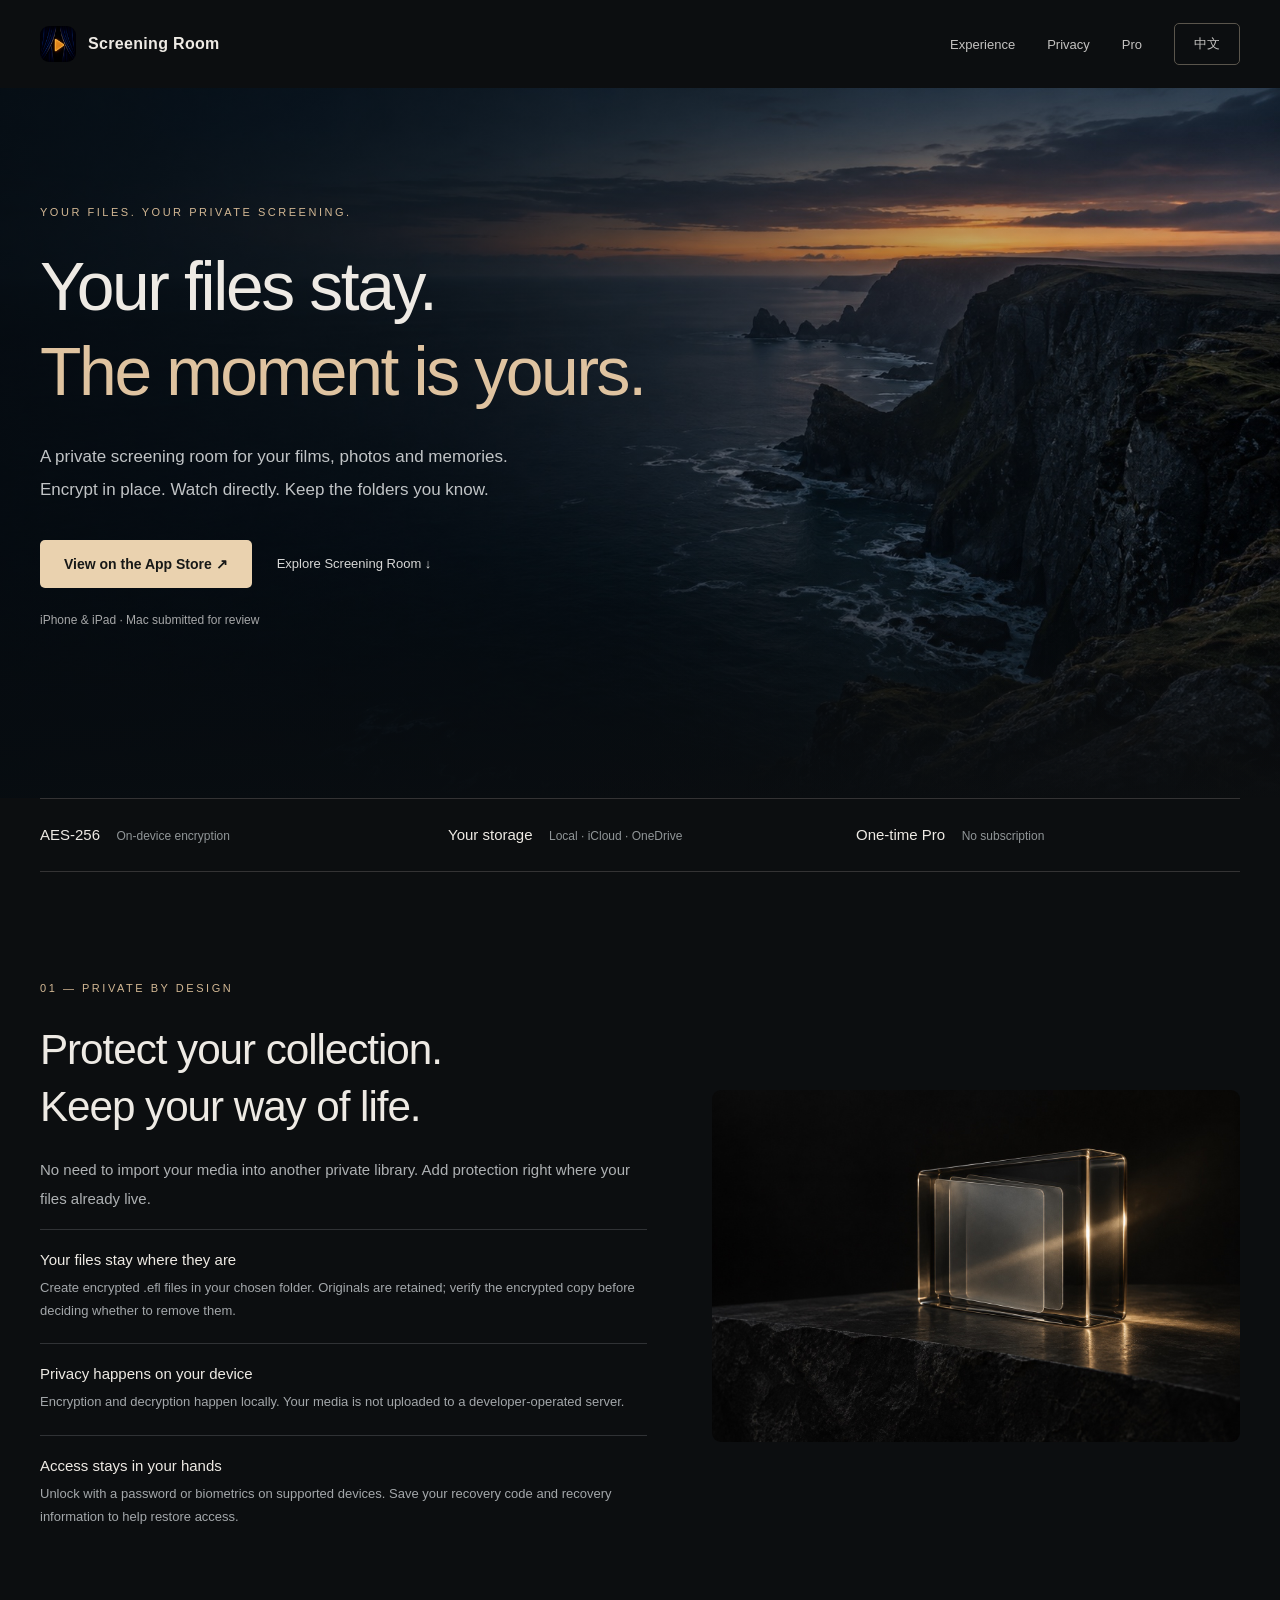
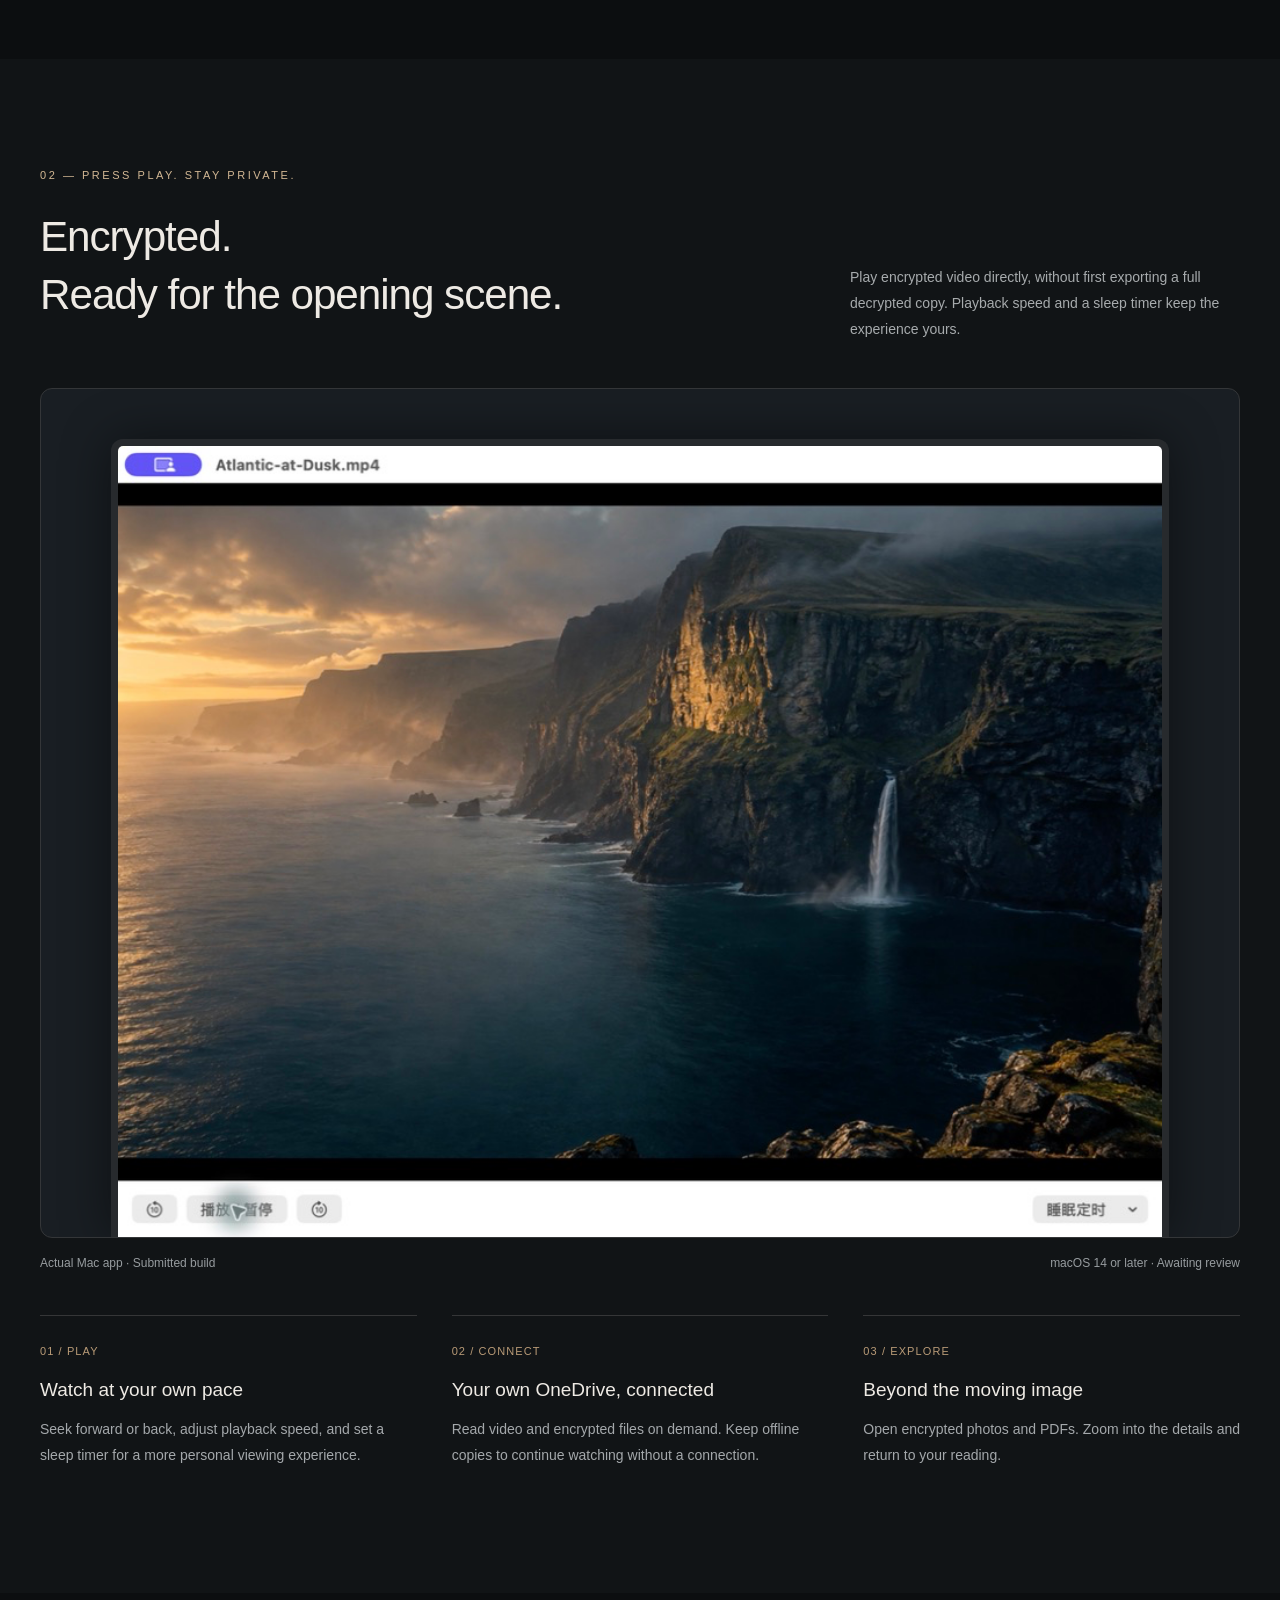
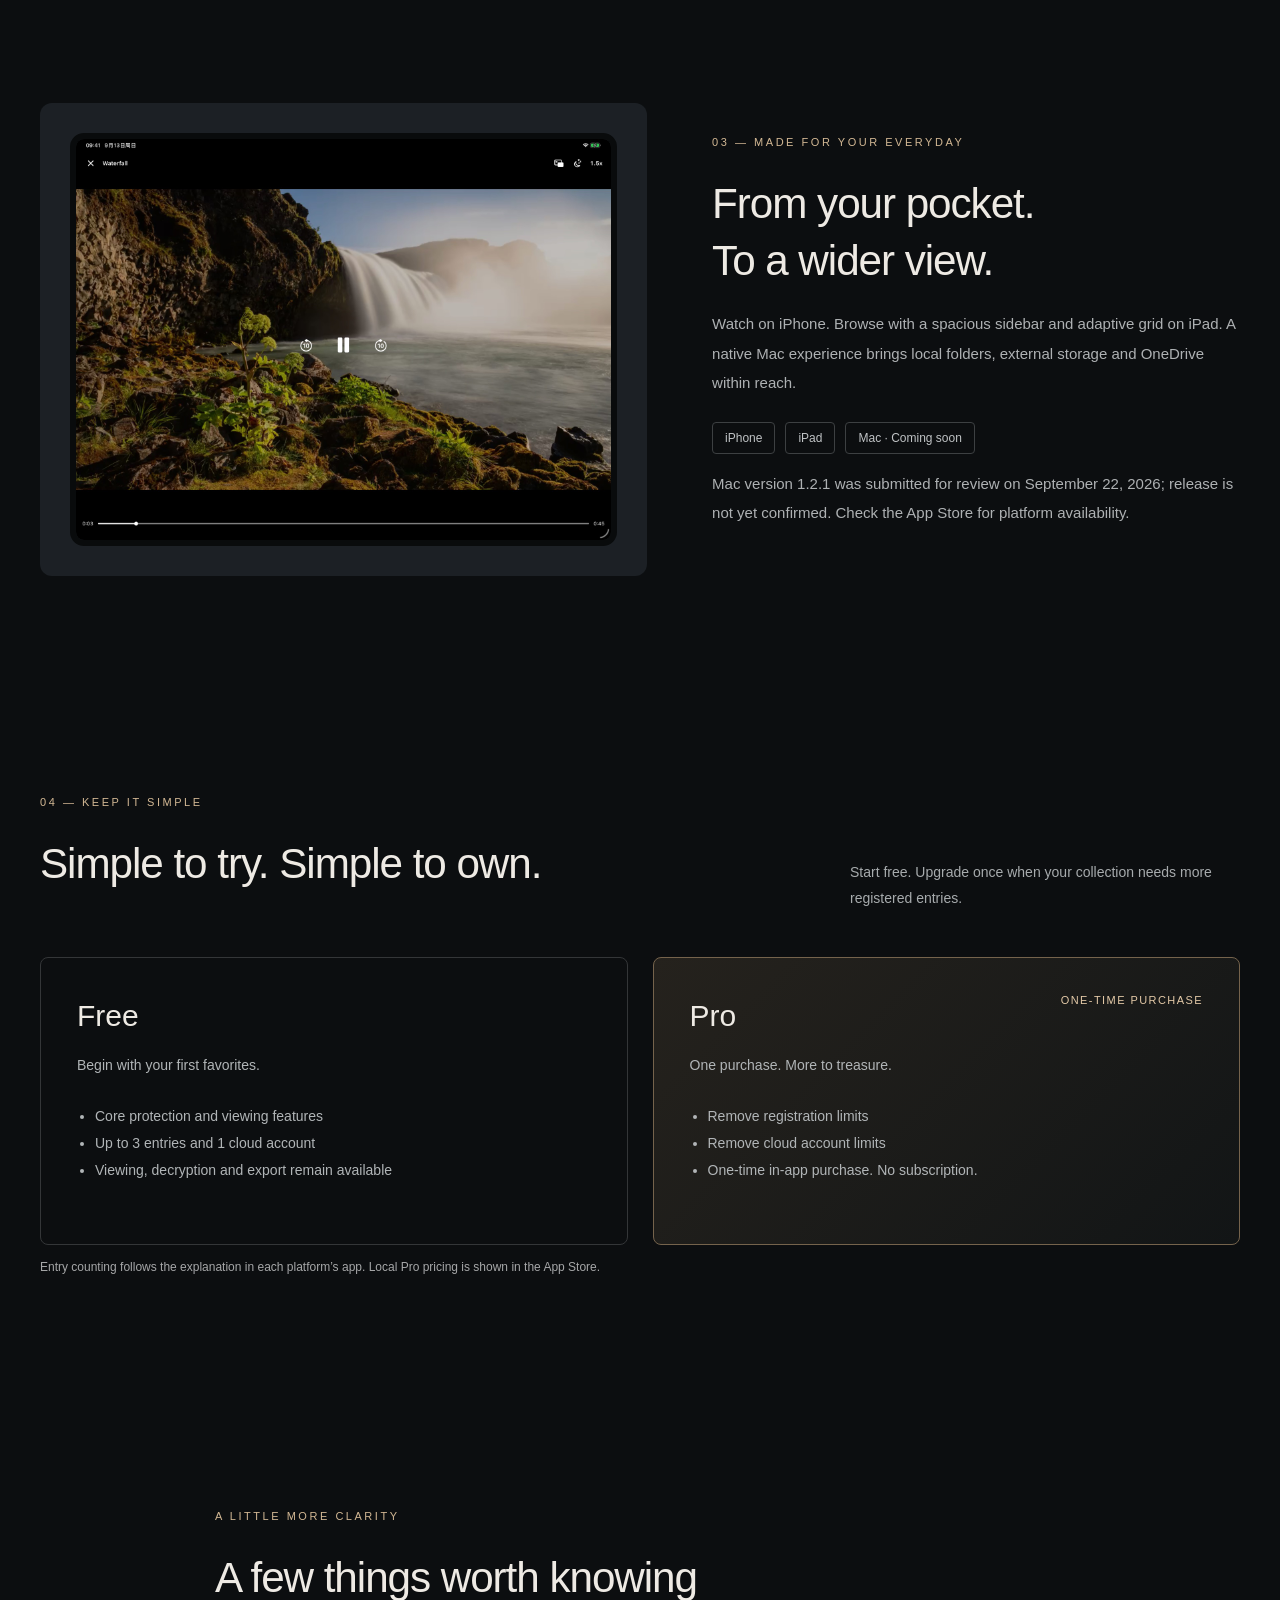
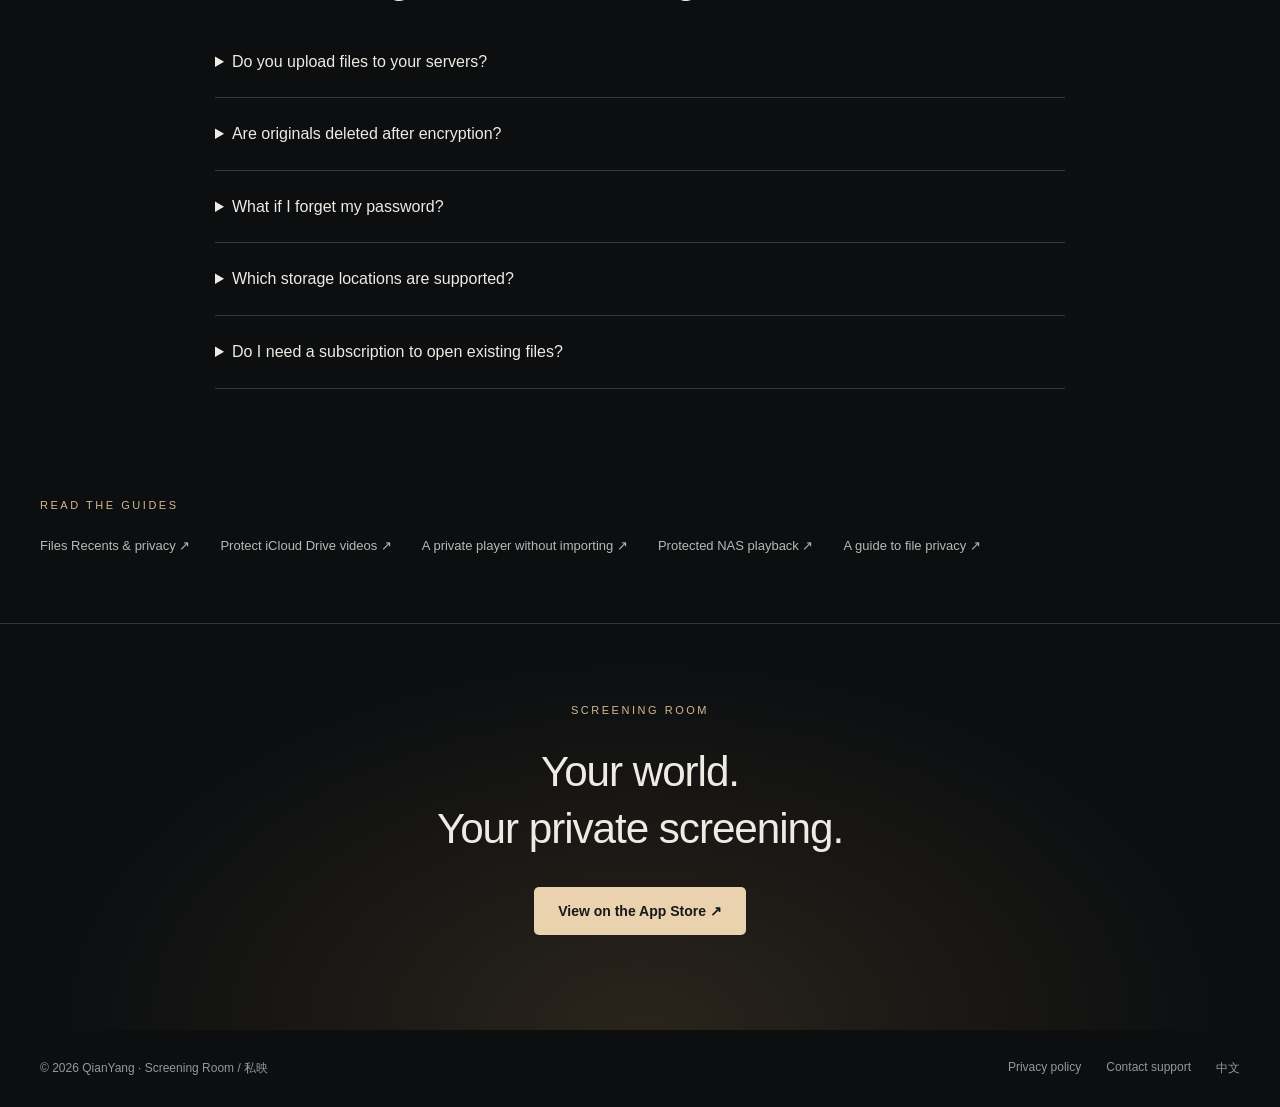
==== en.html @ 588f04c3 "Refresh bilingual product website with cinematic visuals and latest platform details" ====
<!doctype html>
<html lang="en">
<head>
<meta charset="utf-8">
<meta name="viewport" content="width=device-width,initial-scale=1">
<title>Screening Room · A private screening, just for you</title>
<meta name="description" content="Encrypt in place. Play encrypted media directly. Your files stay in your storage. Screening Room for iPhone, iPad and Mac.">
<meta name="theme-color" content="#0c0e10">
<meta property="og:title" content="Screening Room · A private screening, just for you">
<meta property="og:description" content="Encrypt in place. Play encrypted media directly. Your files stay in your storage. Screening Room for iPhone, iPad and Mac.">
<meta property="og:image" content="https://luckycamilleyq.github.io/screening-room-site/assets/coastal-cinema.jpg">
<link rel="canonical" href="https://luckycamilleyq.github.io/screening-room-site/en.html">
<link rel="alternate" hreflang="zh-CN" href="index.html">
<link rel="alternate" hreflang="en" href="en.html">
<link rel="icon" href="assets/icon-small.png">
<link rel="stylesheet" href="style.css">
<meta property="og:type" content="website">
<meta name="twitter:card" content="summary_large_image">
<link rel="apple-touch-icon" href="app-icon-180.png">
<script type="application/ld+json">{"@context": "https://schema.org", "@type": "SoftwareApplication", "name": "Screening Room / 私映", "applicationCategory": "MultimediaApplication", "operatingSystem": "iOS, iPadOS", "url": "https://luckycamilleyq.github.io/screening-room-site/", "downloadUrl": "https://apps.apple.com/app/id6792022324"}</script>
</head>
<body>
<a class="skip" href="#main">Skip to content</a>
<header>
<nav aria-label="Main navigation">
<a class="brand" href="en.html">
<img src="assets/icon-small.png" alt="" width="36" height="36">Screening Room</a>
<div class="navlinks">
<a class="desktop" href="#experience">Experience</a>
<a class="desktop" href="#privacy">Privacy</a>
<a class="desktop" href="#pro">Pro</a>
<a class="nav-cta" href="index.html" lang="zh-CN">中文</a>
</div>
</nav>
</header>
<main id="main">
<div class="hero">
<img class="hero-bg" src="assets/coastal-cinema.jpg" alt="" fetchpriority="high" width="1672" height="941">
<div class="wrap">
<div class="hero-content">
<span class="eyebrow">YOUR FILES. YOUR PRIVATE SCREENING.</span>
<h1>Your files stay.<br>
<em>The moment is yours.</em>
</h1>
<p class="lead">A private screening room for your films, photos and memories.<br>Encrypt in place. Watch directly. Keep the folders you know.</p>
<div class="actions">
<a class="button" href="https://apps.apple.com/app/id6792022324">View on the App Store ↗</a>
<a class="text-link" href="#experience">Explore Screening Room ↓</a>
</div>
<p class="note">iPhone & iPad · Mac submitted for review</p>
</div>
</div>
</div>
<div class="wrap principles">
<div>
<strong>AES-256</strong>
<span>On-device encryption</span>
</div>
<div>
<strong>Your storage</strong>
<span>Local · iCloud · OneDrive</span>
</div>
<div>
<strong>One-time Pro</strong>
<span>No subscription</span>
</div>
</div>
<section id="privacy" class="wrap two">
<div>
<span class="eyebrow">01 — PRIVATE BY DESIGN</span>
<h2>Protect your collection.<br>Keep your way of life.</h2>
<div class="copy">
<p>No need to import your media into another private library. Add protection right where your files already live.</p>
</div>
<div class="detail">
<strong>Your files stay where they are</strong>
<span>Create encrypted .efl files in your chosen folder. Originals are retained; verify the encrypted copy before deciding whether to remove them.</span>
</div>
<div class="detail">
<strong>Privacy happens on your device</strong>
<span>Encryption and decryption happen locally. Your media is not uploaded to a developer-operated server.</span>
</div>
<div class="detail">
<strong>Access stays in your hands</strong>
<span>Unlock with a password or biometrics on supported devices. Save your recovery code and recovery information to help restore access.</span>
</div>
</div>
<img class="art" src="assets/private-archive.jpg" alt="Original concept artwork of a smoked-glass archive in warm golden light" width="1536" height="1024" loading="lazy">
</section>
<section id="experience" class="soft">
<div class="wrap">
<div class="section-heading">
<div>
<span class="eyebrow">02 — PRESS PLAY. STAY PRIVATE.</span>
<h2>Encrypted.<br>Ready for the opening scene.</h2>
</div>
<p>Play encrypted video directly, without first exporting a full decrypted copy. Playback speed and a sleep timer keep the experience yours.</p>
</div>
<div class="screen-stage">
<img src="assets/mac-player.png" alt="Screening Room Mac video player interface" width="900" height="682" loading="lazy">
</div>
<div class="screen-label">
<span>Actual Mac app · Submitted build</span>
<span>macOS 14 or later · Awaiting review</span>
</div>
<div class="features">
<article>
<b>01 / PLAY</b>
<h3>Watch at your own pace</h3>
<p>Seek forward or back, adjust playback speed, and set a sleep timer for a more personal viewing experience.</p>
</article>
<article>
<b>02 / CONNECT</b>
<h3>Your own OneDrive, connected</h3>
<p>Read video and encrypted files on demand. Keep offline copies to continue watching without a connection.</p>
</article>
<article>
<b>03 / EXPLORE</b>
<h3>Beyond the moving image</h3>
<p>Open encrypted photos and PDFs. Zoom into the details and return to your reading.</p>
</article>
</div>
</div>
</section>
<section class="wrap two">
<div class="device-image">
<img src="assets/ipad-player.jpg" alt="Screening Room iPad video player interface" loading="lazy">
</div>
<div class="copy">
<span class="eyebrow">03 — MADE FOR YOUR EVERYDAY</span>
<h2>From your pocket.<br>To a wider view.</h2>
<p>Watch on iPhone. Browse with a spacious sidebar and adaptive grid on iPad. A native Mac experience brings local folders, external storage and OneDrive within reach.</p>
<div class="pills">
<span>iPhone</span>
<span>iPad</span>
<span>Mac · Coming soon</span>
</div>
<p class="note">Mac version 1.2.1 was submitted for review on September 22, 2026; release is not yet confirmed. Check the App Store for platform availability.</p>
</div>
</section>
<section id="pro" class="wrap">
<div class="section-heading">
<div>
<span class="eyebrow">04 — KEEP IT SIMPLE</span>
<h2>Simple to try. Simple to own.</h2>
</div>
<p>Start free. Upgrade once when your collection needs more registered entries.</p>
</div>
<div class="pricing">
<article class="plan ">
<h3>Free</h3>
<p>Begin with your first favorites.</p>
<ul>
<li>Core protection and viewing features</li>
<li>Up to 3 entries and 1 cloud account</li>
<li>Viewing, decryption and export remain available</li>
</ul>
</article>
<article class="plan pro">
<span class=tag>ONE-TIME PURCHASE</span>
<h3>Pro</h3>
<p>One purchase. More to treasure.</p>
<ul>
<li>Remove registration limits</li>
<li>Remove cloud account limits</li>
<li>One-time in-app purchase. No subscription.</li>
</ul>
</article>
</div>
<p class="note">Entry counting follows the explanation in each platform’s app. Local Pro pricing is shown in the App Store.</p>
</section>
<section class="wrap">
<div class="faq">
<span class="eyebrow">A LITTLE MORE CLARITY</span>
<h2>A few things worth knowing</h2>
<details>
<summary>Do you upload files to your servers?</summary>
<p>No. Screening Room does not store your files on developer-operated servers. OneDrive is optional; files move between your device and your own cloud storage.</p>
</details>
<details>
<summary>Are originals deleted after encryption?</summary>
<p>No. Encryption creates an .efl file and keeps the original. Check that the encrypted file opens correctly before deciding whether to remove the original.</p>
</details>
<details>
<summary>What if I forget my password?</summary>
<p>Keep your recovery code or recovery file somewhere safe. The app offers a recovery flow and optional iCloud backup for recovery information, which is distinct from your media files.</p>
</details>
<details>
<summary>Which storage locations are supported?</summary>
<p>On iPhone and iPad, use compatible locations in the Files app, including local storage, iCloud Drive and compatible third-party providers. Mac supports local, external and compatible mounted storage. Both offer optional OneDrive connections.</p>
</details>
<details>
<summary>Do I need a subscription to open existing files?</summary>
<p>No. Pro is a one-time purchase that removes quantity limits. Viewing, decryption and export of existing files are not withheld if you do not purchase Pro.</p>
</details>
</div>
</section>
<aside class="wrap guides">
<span class="eyebrow">READ THE GUIDES</span>
<div>
<a href="keep-private-videos-out-of-files-recents.html">Files Recents & privacy ↗</a>
<a href="protect-videos-stored-in-icloud-drive.html">Protect iCloud Drive videos ↗</a>
<a href="private-video-player-without-importing-files.html">A private player without importing ↗</a>
<a href="play-protected-nas-videos-on-iphone.html">Protected NAS playback ↗</a>
<a href="private-files-iphone-encryption-vaults-files-recents.html">A guide to file privacy ↗</a>
</div>
</aside>
<section class="closing">
<span class="eyebrow">SCREENING ROOM</span>
<h2>Your world.<br>Your private screening.</h2>
<a class="button" href="https://apps.apple.com/app/id6792022324">View on the App Store ↗</a>
</section>
</main>
<footer class="wrap">
<span>© 2026 QianYang · Screening Room / 私映</span>
<div>
<a href="privacy-en.html">Privacy policy</a>
<a href="support-en.html">Contact support</a>
<a href="index.html">中文</a>
</div>
</footer>
</body>
</html>
---- style.css ----
*{box-sizing:border-box}html{scroll-behavior:smooth;scroll-padding-top:95px}body{margin:0;background:#0c0e10;color:#eeeae4;font-family:-apple-system,BlinkMacSystemFont,"Segoe UI",sans-serif;-webkit-font-smoothing:antialiased}a{color:inherit;text-decoration:none}button{font:inherit}a:focus-visible,summary:focus-visible{outline:2px solid #eac99e;outline-offset:6px}nav{height:88px;display:flex;align-items:center;justify-content:space-between;max-width:1280px;margin:auto;padding:0 40px}.brand{display:flex;align-items:center;gap:12px;font-weight:650;letter-spacing:.02em}.brand img{width:36px;height:36px;border-radius:9px}.navlinks{display:flex;gap:32px;align-items:center;font-size:13px;color:#c4c2c0}.nav-cta{border:1px solid #5a554c;border-radius:5px;padding:11px 19px}.hero{min-height:710px;position:relative;display:flex;align-items:center;overflow:hidden}.hero-bg{position:absolute;inset:0;width:100%;height:100%;object-fit:cover;z-index:-2}.hero:after{content:"";position:absolute;inset:0;background:linear-gradient(90deg,rgba(6,12,17,.8),rgba(6,12,17,.08)),linear-gradient(0deg,#0c0e10,transparent 35%);z-index:-1}.wrap{width:min(1200px,calc(100% - 80px));margin:auto}.hero-content{padding:72px 0 110px;max-width:670px}.eyebrow{font-size:11px;letter-spacing:.23em;color:#d3b894;text-transform:uppercase;display:block;margin-bottom:27px}h1{font-size:clamp(48px,5.3vw,76px);font-weight:500;line-height:1.25;letter-spacing:-.035em;margin:0 0 27px}h1 em{font-style:normal;color:#dfc3a0}.lead{font-size:17px;color:#c1c4c6;line-height:1.9;max-width:490px}.actions{display:flex;align-items:center;gap:25px;margin-top:34px;flex-wrap:wrap}.button{display:inline-flex;background:#ead2af;color:#171817;padding:16px 24px;border-radius:5px;font-size:14px;font-weight:650;transition:background .2s}.button:hover{background:#f4e2c8}.text-link{font-size:13px;color:#d7d7d6}.note{font-size:12px;color:#a6a7a8;line-height:1.7}.hero .note{margin-top:22px}.principles{display:grid;grid-template-columns:repeat(3,1fr);border-top:1px solid #343334;border-bottom:1px solid #343334;padding:27px 0;gap:24px}.principles span{color:#909597;font-size:12px;margin-left:12px}.principles strong{font-weight:500;font-size:15px}section{padding:110px 0}h2{font-size:clamp(31px,3.3vw,46px);line-height:1.35;font-weight:500;letter-spacing:-.025em;margin:0 0 20px}h3{font-size:22px;line-height:1.45;font-weight:500;margin:0 0 14px}.section-heading{display:flex;align-items:end;justify-content:space-between;gap:60px;margin-bottom:45px}.section-heading p{max-width:390px;margin:0;color:#a7abad;line-height:1.85;font-size:14px}.two{display:grid;grid-template-columns:1.15fr 1fr;gap:65px;align-items:center}.art{width:100%;display:block;border-radius:9px}.copy p{font-size:15px;line-height:1.95;color:#aeb1b3}.detail{border-top:1px solid #303235;padding:21px 0}.detail strong{display:block;font-size:15px;margin-bottom:8px;font-weight:500}.detail span{font-size:13px;line-height:1.8;color:#a3a7aa}.screen-stage{padding:50px 70px 0;border:1px solid #343638;border-radius:12px;background:radial-gradient(ellipse at 50% 100%,#574331 0, #191e23 60%);overflow:hidden}.screen-stage img{display:block;width:100%;border:7px solid #272a2d;border-bottom:0;border-radius:12px 12px 0 0;box-shadow:0 0 50px #0007}.screen-label{display:flex;justify-content:space-between;gap:20px;margin-top:18px;color:#979c9f;font-size:12px}.features{display:grid;grid-template-columns:repeat(3,1fr);gap:35px;margin-top:45px}.features article{border-top:1px solid #353637;padding-top:25px}.features b{font-size:11px;letter-spacing:.1em;color:#b99b77;font-weight:400}.features h3{font-size:19px;margin-top:17px}.features p{font-size:14px;color:#a4a8ab;line-height:1.85}.soft{background:#111416}.device-image{padding:30px;background:#1c2025;border-radius:12px}.device-image img{width:100%;display:block;border:6px solid #090b0c;border-radius:14px}.pills{display:flex;gap:10px;flex-wrap:wrap;margin-top:25px}.pills span{padding:8px 12px;border:1px solid #3d4042;border-radius:4px;font-size:12px;color:#c0c3c5}.pricing{display:grid;grid-template-columns:1fr 1fr;gap:25px}.plan{border:1px solid #343638;padding:36px;border-radius:8px}.plan.pro{border-color:#75634c;background:linear-gradient(135deg,#25221d,#121516)}.plan h3{font-size:30px}.plan p,.plan li{font-size:14px;line-height:1.9;color:#b1b5b7}.plan ul{padding-left:18px;margin:25px 0}.plan .tag{float:right;color:#e3c9a7;font-size:11px;letter-spacing:.13em}.faq{max-width:850px;margin:auto}details{border-bottom:1px solid #36383a;padding:23px 0}summary{cursor:pointer;font-size:16px;line-height:1.6}details p{color:#aeb2b5;font-size:14px;line-height:1.9}.closing{text-align:center;padding:80px 25px 95px;border-top:1px solid #353535;background:radial-gradient(ellipse at bottom,#2a241b,transparent 65%)}.closing h2{margin-bottom:30px}footer{padding:30px 0;display:flex;justify-content:space-between;gap:25px;font-size:12px;color:#93989b}footer div{display:flex;gap:25px}.skip{position:absolute;top:-100px}.skip:focus{top:5px;background:black;padding:12px;z-index:10}@media(max-width:760px){nav{height:75px;padding:0 22px}.navlinks{gap:18px}.navlinks .desktop{display:none}.brand{font-size:13px}.wrap{width:calc(100% - 44px)}.hero{min-height:640px}.hero-content{padding:65px 0 80px}h1{font-size:47px}.lead{font-size:15px}.principles{gap:20px}.principles strong{font-size:13px}.principles span{display:block;margin:8px 0 0;font-size:10px}section{padding:72px 0}.section-heading{display:block}.section-heading p{margin-top:20px}.two{grid-template-columns:1fr;gap:35px}.screen-stage{padding:23px 20px 0}.features{grid-template-columns:1fr;gap:18px}.features article{padding-top:20px}.pricing{grid-template-columns:1fr}.plan{padding:28px}.screen-label{font-size:10px}.device-image{padding:18px}footer{flex-direction:column}footer div{flex-wrap:wrap;gap:20px}.nav-cta{padding:9px 12px}}@media(prefers-reduced-motion:reduce){html{scroll-behavior:auto}*{transition:none!important}}.hero{isolation:isolate}.art,.screen-stage img,.device-image img{height:auto}

.guides{padding-bottom:70px}.guides div{display:flex;flex-wrap:wrap;gap:18px 30px}.guides a{font-size:13px;color:#b8b9b7}.guides a:hover{text-decoration:underline}
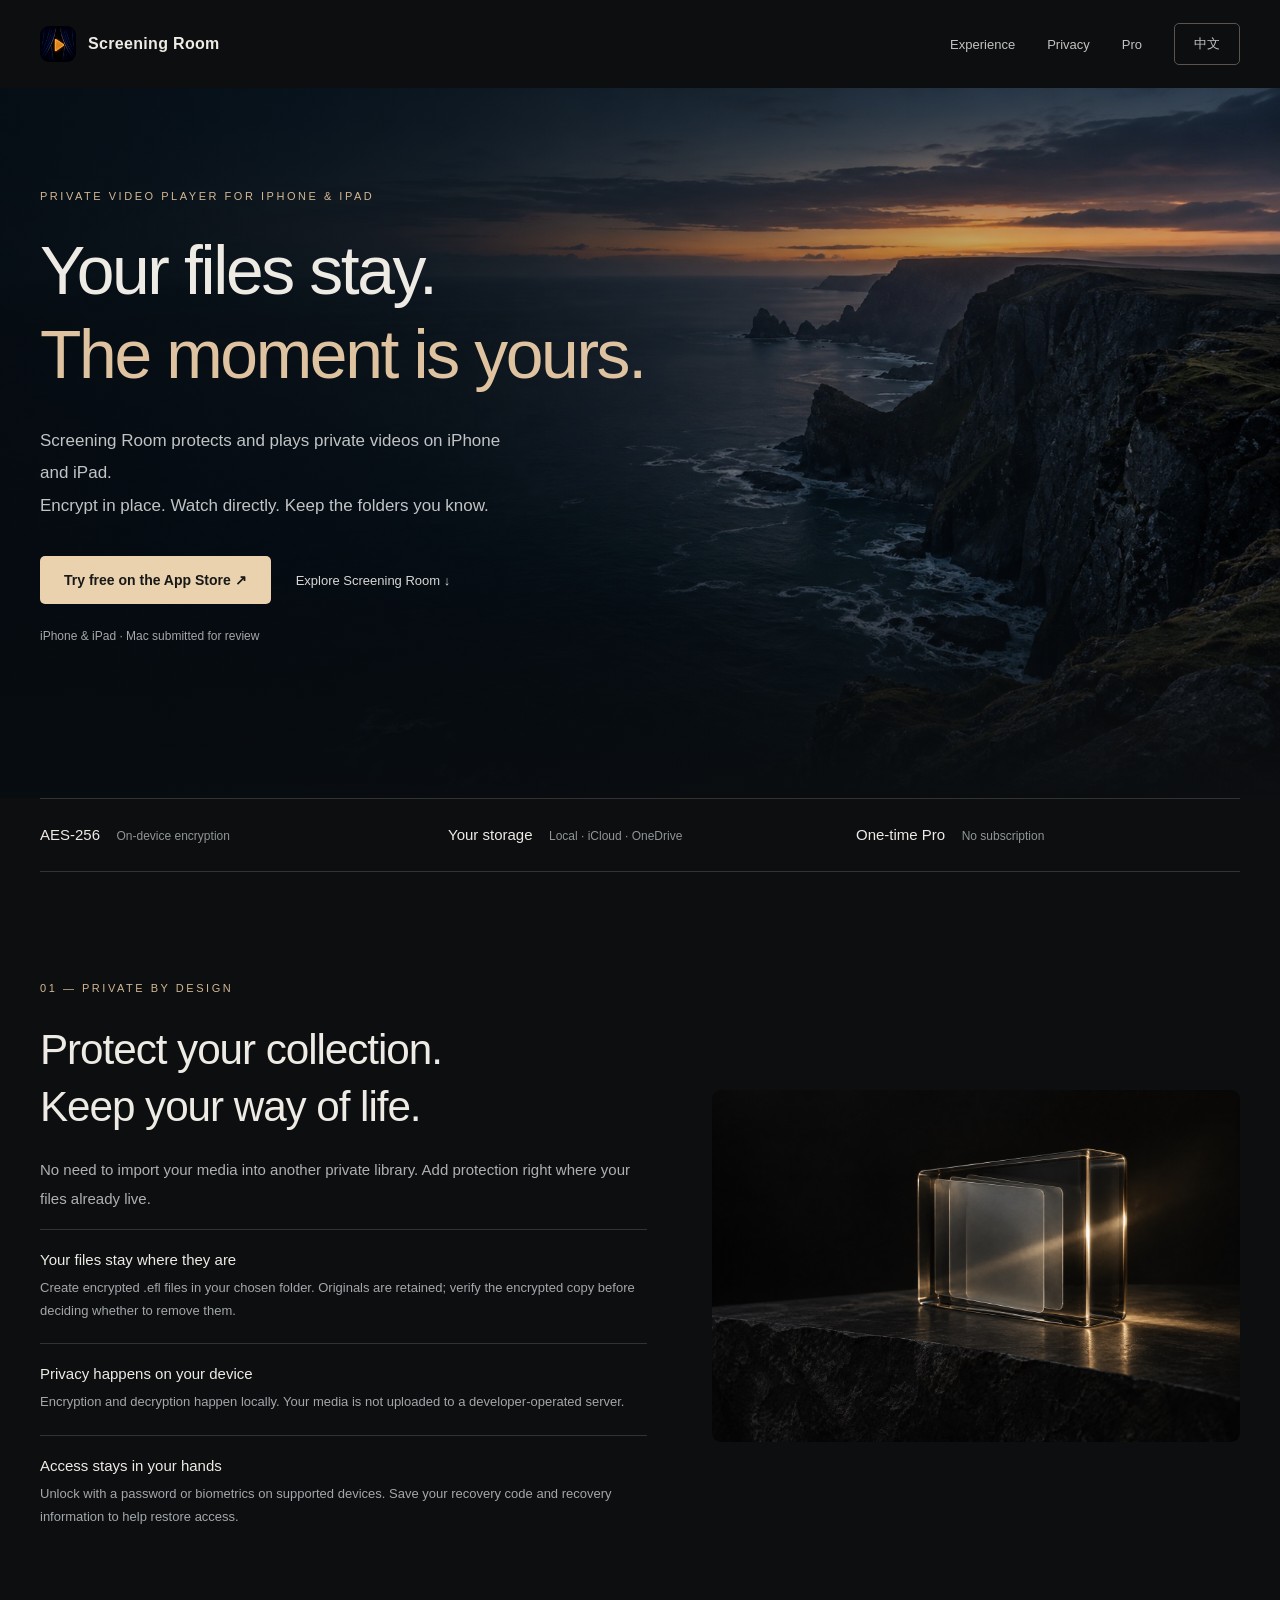
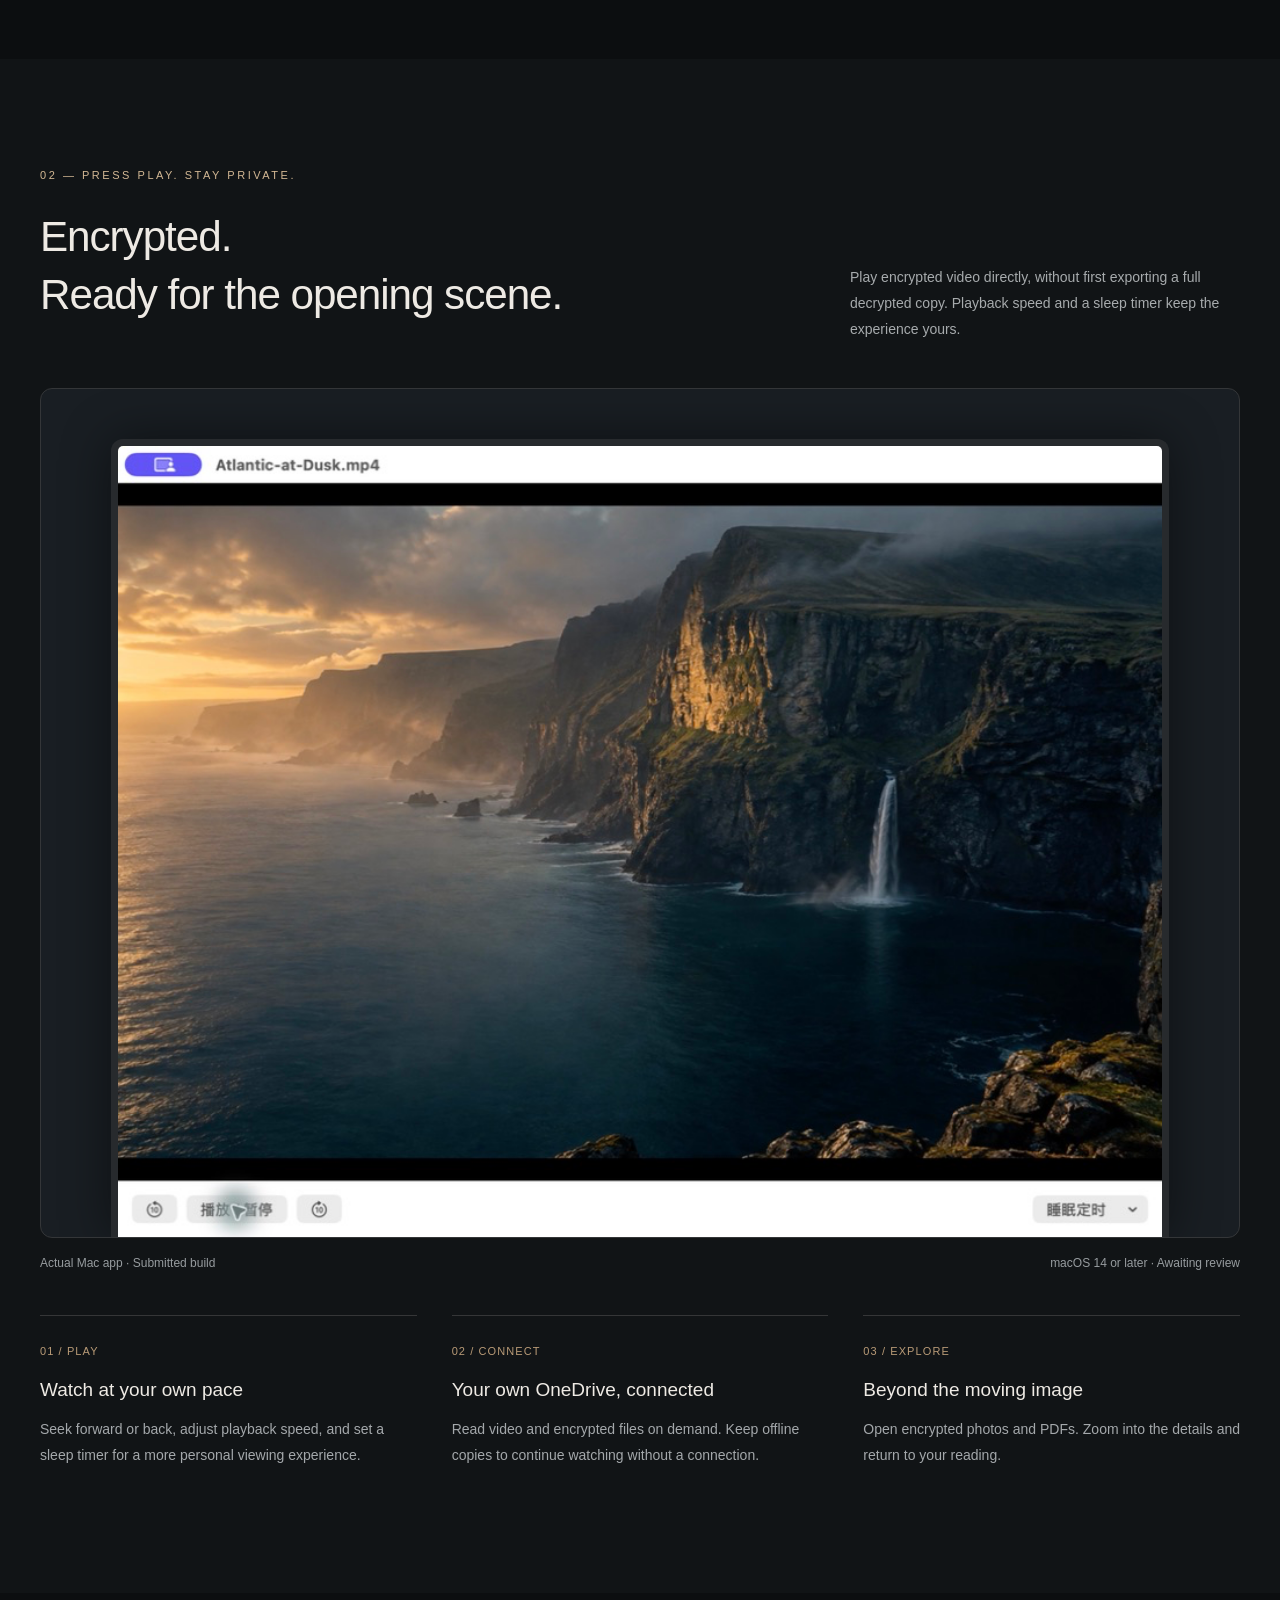
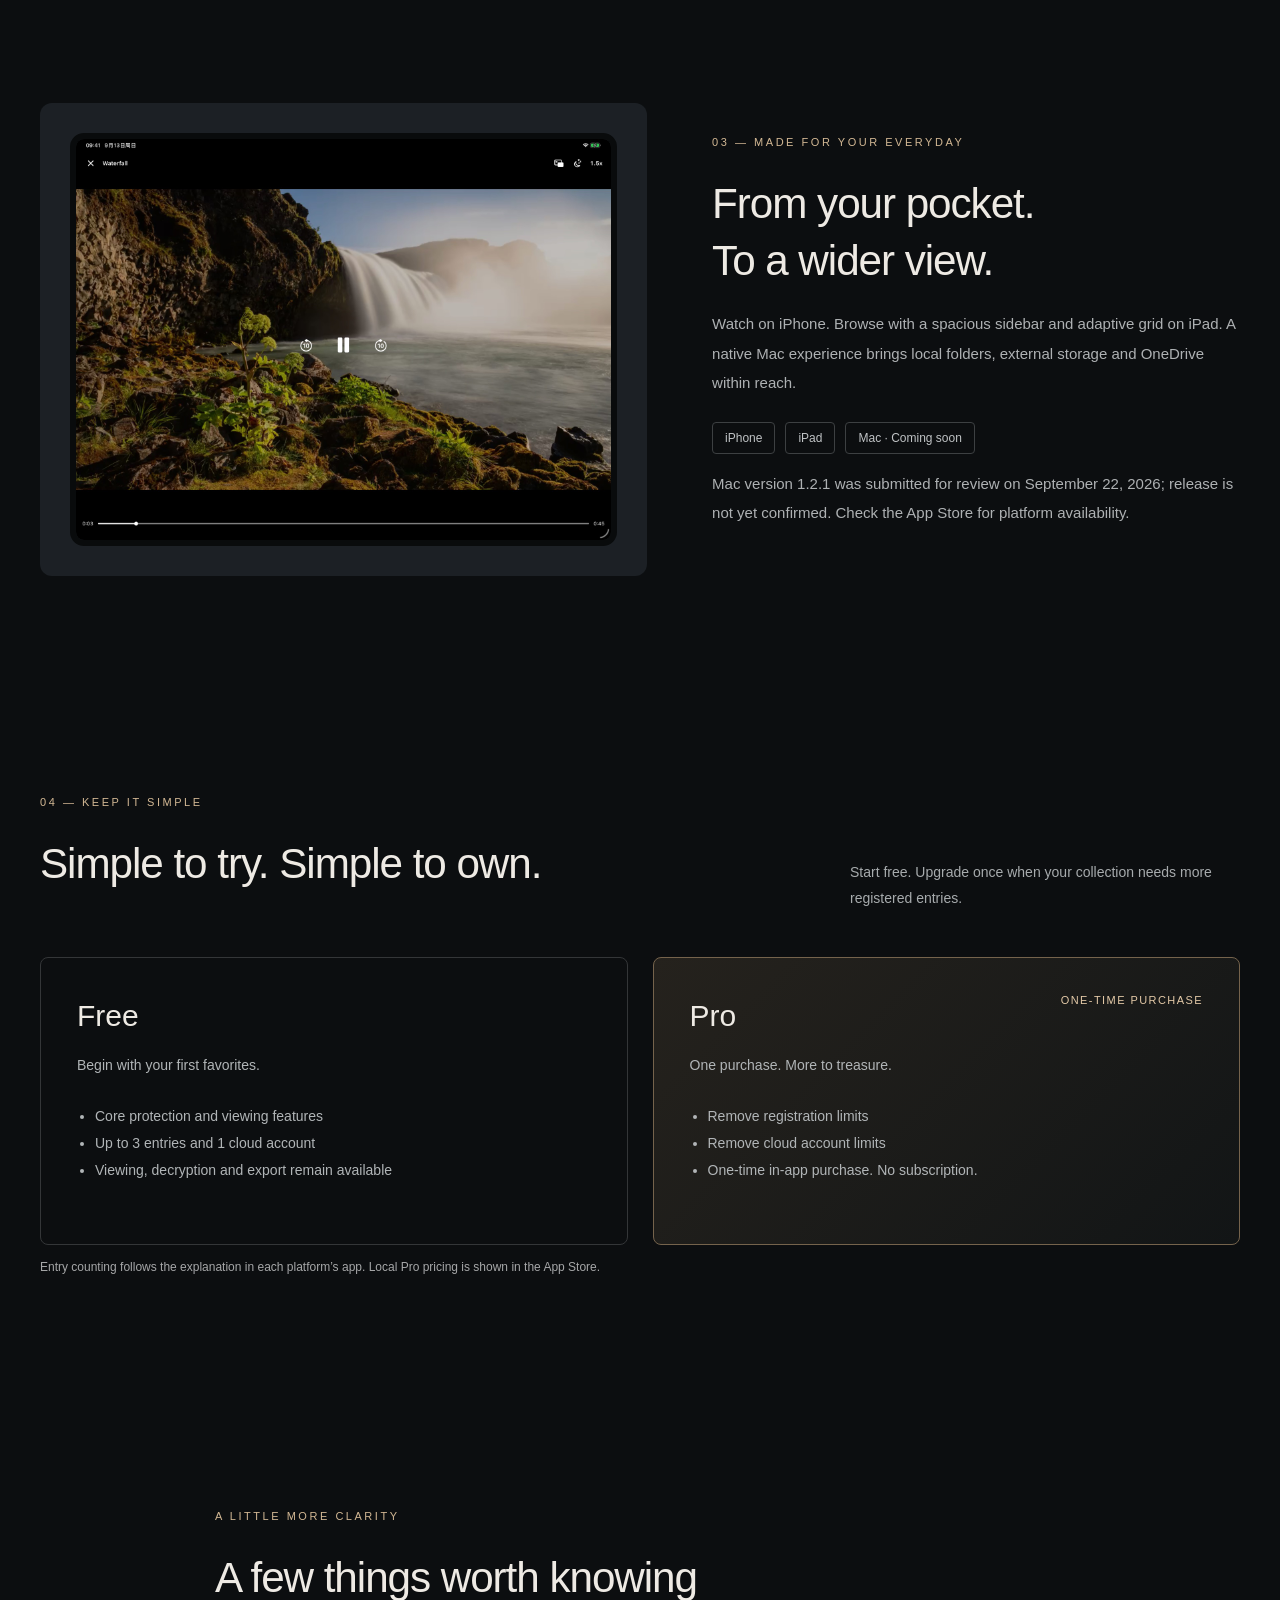
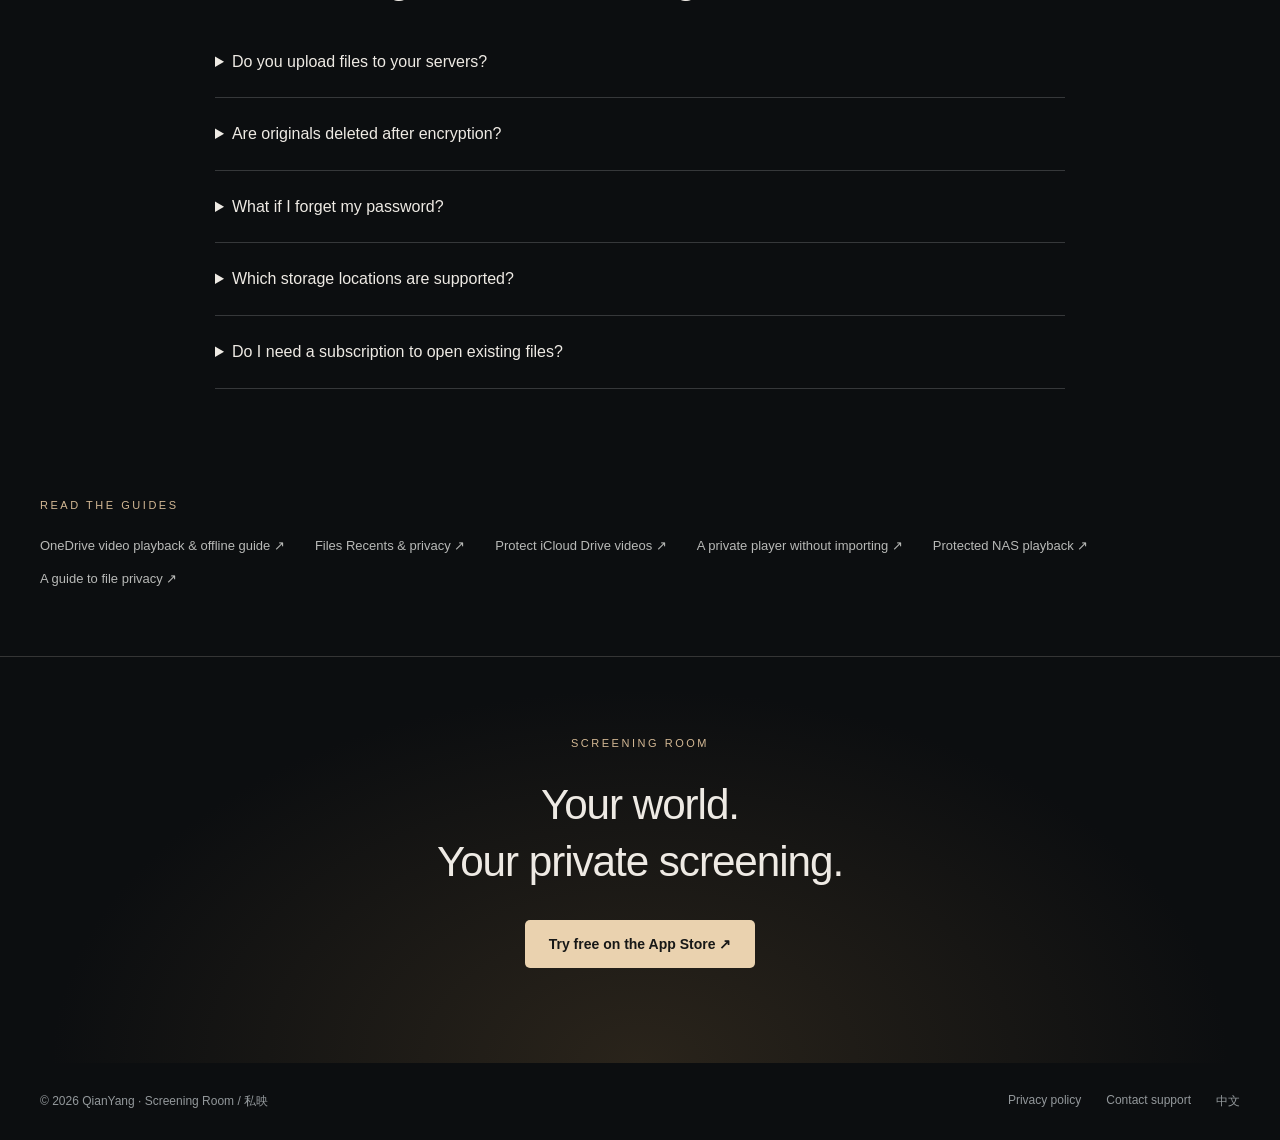
==== commit 9cea9b57: "Improve bilingual search positioning and add OneDrive playback guide" ====
--- a/en.html
+++ b/en.html
@@ -3,21 +3,24 @@
 <head>
 <meta charset="utf-8">
 <meta name="viewport" content="width=device-width,initial-scale=1">
-<title>Screening Room · A private screening, just for you</title>
-<meta name="description" content="Encrypt in place. Play encrypted media directly. Your files stay in your storage. Screening Room for iPhone, iPad and Mac.">
+<title>Screening Room — Private Video Player for iPhone &amp; iPad</title>
+<meta name="description" content="Encrypt and play private videos in your own folders. Connect OneDrive, keep offline copies, and try Screening Room free. One-time Pro; no subscription.">
 <meta name="theme-color" content="#0c0e10">
-<meta property="og:title" content="Screening Room · A private screening, just for you">
-<meta property="og:description" content="Encrypt in place. Play encrypted media directly. Your files stay in your storage. Screening Room for iPhone, iPad and Mac.">
+<meta property="og:title" content="Screening Room — Private Video Player for iPhone &amp; iPad">
+<meta property="og:description" content="Encrypt and play private videos in your own folders. Connect OneDrive, keep offline copies, and try Screening Room free. One-time Pro; no subscription.">
 <meta property="og:image" content="https://luckycamilleyq.github.io/screening-room-site/assets/coastal-cinema.jpg">
 <link rel="canonical" href="https://luckycamilleyq.github.io/screening-room-site/en.html">
-<link rel="alternate" hreflang="zh-CN" href="index.html">
-<link rel="alternate" hreflang="en" href="en.html">
+<link rel="alternate" hreflang="zh-CN" href="https://luckycamilleyq.github.io/screening-room-site/">
+<link rel="alternate" hreflang="en" href="https://luckycamilleyq.github.io/screening-room-site/en.html">
+<link rel="alternate" hreflang="x-default" href="https://luckycamilleyq.github.io/screening-room-site/en.html">
+<meta property="og:url" content="https://luckycamilleyq.github.io/screening-room-site/en.html">
+<meta name="apple-itunes-app" content="app-id=6792022324">
 <link rel="icon" href="assets/icon-small.png">
 <link rel="stylesheet" href="style.css">
 <meta property="og:type" content="website">
 <meta name="twitter:card" content="summary_large_image">
 <link rel="apple-touch-icon" href="app-icon-180.png">
-<script type="application/ld+json">{"@context": "https://schema.org", "@type": "SoftwareApplication", "name": "Screening Room / 私映", "applicationCategory": "MultimediaApplication", "operatingSystem": "iOS, iPadOS", "url": "https://luckycamilleyq.github.io/screening-room-site/", "downloadUrl": "https://apps.apple.com/app/id6792022324"}</script>
+<script type="application/ld+json">{"@context": "https://schema.org", "@type": "SoftwareApplication", "@id": "https://luckycamilleyq.github.io/screening-room-site/#app", "name": "Screening Room", "alternateName": "私映", "applicationCategory": "MultimediaApplication", "operatingSystem": "iOS, iPadOS", "url": "https://luckycamilleyq.github.io/screening-room-site/en.html", "downloadUrl": "https://apps.apple.com/app/id6792022324", "description": "Private media player with on-device file encryption, optional OneDrive access, and a one-time Pro purchase.", "author": {"@type": "Person", "name": "QianYang"}, "offers": {"@type": "Offer", "price": "0", "priceCurrency": "USD", "description": "Free download with limits; optional one-time Pro in-app purchase."}}</script>
 </head>
 <body>
 <a class="skip" href="#main">Skip to content</a>
@@ -38,13 +41,13 @@
 <img class="hero-bg" src="assets/coastal-cinema.jpg" alt="" fetchpriority="high" width="1672" height="941">
 <div class="wrap">
 <div class="hero-content">
-<span class="eyebrow">YOUR FILES. YOUR PRIVATE SCREENING.</span>
+<span class="eyebrow">PRIVATE VIDEO PLAYER FOR IPHONE &amp; IPAD</span>
 <h1>Your files stay.<br>
 <em>The moment is yours.</em>
 </h1>
-<p class="lead">A private screening room for your films, photos and memories.<br>Encrypt in place. Watch directly. Keep the folders you know.</p>
+<p class="lead">Screening Room protects and plays private videos on iPhone and iPad.<br>Encrypt in place. Watch directly. Keep the folders you know.</p>
 <div class="actions">
-<a class="button" href="https://apps.apple.com/app/id6792022324">View on the App Store ↗</a>
+<a class="button" href="https://apps.apple.com/app/id6792022324">Try free on the App Store ↗</a>
 <a class="text-link" href="#experience">Explore Screening Room ↓</a>
 </div>
 <p class="note">iPhone & iPad · Mac submitted for review</p>
@@ -198,6 +201,7 @@
 <aside class="wrap guides">
 <span class="eyebrow">READ THE GUIDES</span>
 <div>
+<a href="onedrive-video-player-iphone-ipad.html">OneDrive video playback &amp; offline guide ↗</a>
 <a href="keep-private-videos-out-of-files-recents.html">Files Recents & privacy ↗</a>
 <a href="protect-videos-stored-in-icloud-drive.html">Protect iCloud Drive videos ↗</a>
 <a href="private-video-player-without-importing-files.html">A private player without importing ↗</a>
@@ -208,7 +212,7 @@
 <section class="closing">
 <span class="eyebrow">SCREENING ROOM</span>
 <h2>Your world.<br>Your private screening.</h2>
-<a class="button" href="https://apps.apple.com/app/id6792022324">View on the App Store ↗</a>
+<a class="button" href="https://apps.apple.com/app/id6792022324">Try free on the App Store ↗</a>
 </section>
 </main>
 <footer class="wrap">
